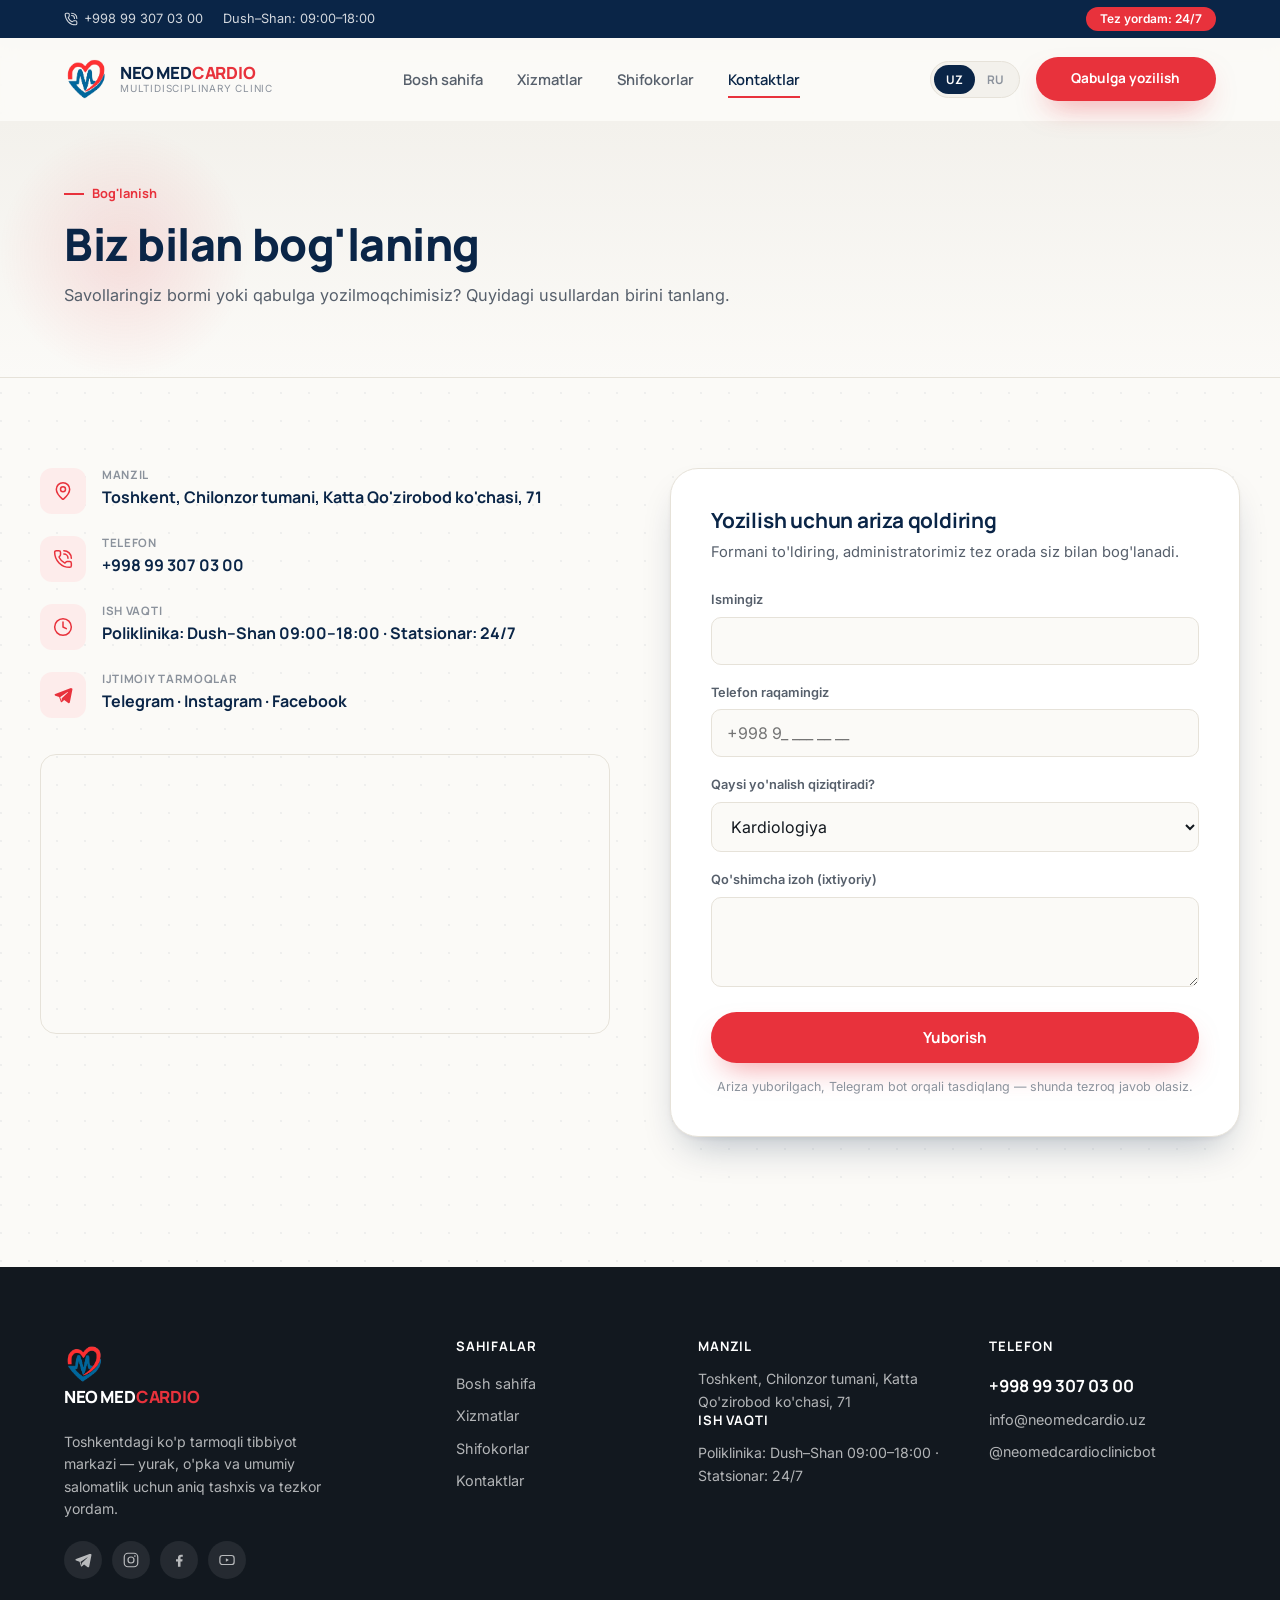
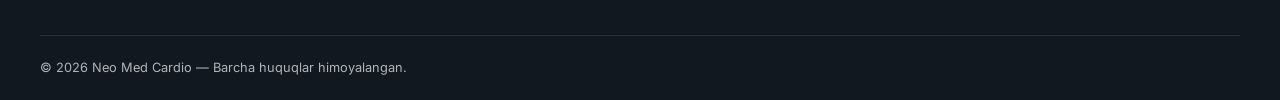
==== neomedcardio-site/kontaktlar.html @ 4e434b4e "Birinchi versiya" ====
<!DOCTYPE html>
<html lang="uz">
<head>
<meta charset="UTF-8">
<meta name="viewport" content="width=device-width, initial-scale=1.0">
<title>Kontaktlar — Neo Med Cardio</title>
<meta name="description" content="Neo Med Cardio klinikasi bilan bog'lanish: manzil, telefon, ish vaqti va qabulga yozilish formasi.">
<link rel="icon" href="images/favicon.png" type="image/png">
<link rel="stylesheet" href="css/style.css">
</head>
<body data-page="kontaktlar">

<div id="site-header"></div>

<main>
  <section class="page-hero">
    <div class="container">
      <div class="section-head" data-reveal>
        <div class="eyebrow" data-i18n="contacts.hero.eyebrow">Bog'lanish</div>
        <h1 data-i18n="contacts.hero.title">Biz bilan bog'laning</h1>
        <p data-i18n="contacts.hero.desc">Savollaringiz bormi yoki qabulga yozilmoqchimisiz? Quyidagi usullardan birini tanlang.</p>
      </div>
    </div>
  </section>

  <section class="contacts-grid container" id="form">

    <div data-reveal>
      <div class="info-list">
        <div class="info-item">
          <div class="info-item__icon"><span class="icon" data-icon="map-pin" style="width:20px;height:20px" aria-hidden="true"></span></div>
          <div>
            <h4 data-i18n="contacts.address.title">Manzil</h4>
            <p data-i18n="contacts.address.value">Toshkent, Chilonzor tumani, Katta Qo'zirobod ko'chasi, 71</p>
          </div>
        </div>
        <div class="info-item">
          <div class="info-item__icon"><span class="icon" data-icon="phone" style="width:20px;height:20px" aria-hidden="true"></span></div>
          <div>
            <h4 data-i18n="contacts.phone.title">Telefon</h4>
            <a href="tel:+998993070300">+998 99 307 03 00</a>
          </div>
        </div>
        <div class="info-item">
          <div class="info-item__icon"><span class="icon" data-icon="clock" style="width:20px;height:20px" aria-hidden="true"></span></div>
          <div>
            <h4 data-i18n="contacts.hours.title">Ish vaqti</h4>
            <p data-i18n="contacts.hours.value">Poliklinika: Dush–Shan 09:00–18:00 · Statsionar: 24/7</p>
          </div>
        </div>
        <div class="info-item">
          <div class="info-item__icon"><span class="icon" data-icon="telegram" style="width:20px;height:20px" aria-hidden="true"></span></div>
          <div>
            <h4 data-i18n="contacts.social.title">Ijtimoiy tarmoqlar</h4>
            <p>
              <a href="https://t.me/neomedcardio_uz" target="_blank" rel="noopener">Telegram</a> ·
              <a href="https://www.instagram.com/neomedcardio/" target="_blank" rel="noopener">Instagram</a> ·
              <a href="https://www.facebook.com/neomedcardio.uz" target="_blank" rel="noopener">Facebook</a>
            </p>
          </div>
        </div>
      </div>

      <div class="map-frame">
        <iframe
          src="https://yandex.uz/map-widget/v1/?ll=69.253700%2C41.290700&z=15&pt=69.253700,41.290700,pm2rdm"
          loading="lazy" referrerpolicy="no-referrer-when-downgrade"
          title="Neo Med Cardio — xarita"></iframe>
      </div>
    </div>

    <div data-reveal data-reveal-delay="120">
      <div class="contact-form-card">
        <h3 data-i18n="contacts.form.title">Yozilish uchun ariza qoldiring</h3>
        <p data-i18n="contacts.form.desc">Formani to'ldiring, administratorimiz tez orada siz bilan bog'lanadi.</p>

        <div class="form-success" id="form-success">
          <span class="icon" data-icon="check" style="width:18px;height:18px" aria-hidden="true"></span>
          <span>Telegram bot ochildi — arizangizni shu yerda tasdiqlang.</span>
        </div>

        <form id="contact-form">
          <div class="field">
            <label for="f-name" data-i18n="contacts.form.name">Ismingiz</label>
            <input type="text" id="f-name" name="name" required>
          </div>
          <div class="field">
            <label for="f-phone" data-i18n="contacts.form.phone">Telefon raqamingiz</label>
            <input type="tel" id="f-phone" name="phone" placeholder="+998 ​9_ ___ __ __" required>
          </div>
          <div class="field">
            <label for="f-service" data-i18n="contacts.form.service">Qaysi yo'nalish qiziqtiradi?</label>
            <select id="f-service" name="service">
              <option>Kardiologiya</option>
              <option>Pulmonologiya</option>
              <option>Diagnostika (MRT/MSKT)</option>
              <option>Statsionar</option>
              <option>Boshqa</option>
            </select>
          </div>
          <div class="field">
            <label for="f-message" data-i18n="contacts.form.message">Qo'shimcha izoh (ixtiyoriy)</label>
            <textarea id="f-message" name="message"></textarea>
          </div>
          <button type="submit" class="btn btn--primary btn--block" data-i18n="contacts.form.submit">Yuborish</button>
          <p class="form-note" data-i18n="contacts.form.note">Ariza yuborilgach, Telegram bot orqali tasdiqlang — shunda tezroq javob olasiz.</p>
        </form>
      </div>
    </div>

  </section>
</main>

<div id="site-footer"></div>

<script src="js/i18n.js"></script>
<script src="js/main.js"></script>
</body>
</html>
---- neomedcardio-site/css/style.css ----
/* ==========================================================================
   NEO MED CARDIO — style.css
   Fonts: Manrope (sarlavhalar) + Inter (matn) — ikkalasi ham kirill harflarini
   qo'llab-quvvatlaydi.
   ========================================================================== */

@import url('https://fonts.googleapis.com/css2?family=Inter:wght@400;500;600&family=Manrope:wght@500;600;700;800&display=swap');

/* ---------------------------------------------------------------------
   0) Tokens
--------------------------------------------------------------------- */
:root {
  --red: #e8323c;
  --red-dark: #b91c26;
  --red-soft: #fdeceb;
  --blue: #0b5aa6;
  --blue-dark: #0a2547;
  --blue-soft: #eaf2fb;
  --ink: #12181f;
  --ink-60: #565f6b;
  --ink-40: #8b929c;
  --paper: #fbfaf7;
  --paper-alt: #f3f1ec;
  --white: #ffffff;
  --line: #e6e2d9;

  --font-display: "Manrope", "Segoe UI", sans-serif;
  --font-body: "Inter", "Segoe UI", sans-serif;

  --radius-s: 10px;
  --radius-m: 16px;
  --radius-l: 28px;

  --shadow-rest: 0 1px 2px rgba(18, 24, 31, 0.03), 0 10px 24px -18px rgba(10, 37, 71, 0.22);
  --shadow-card: 0 2px 4px rgba(18, 24, 31, 0.05), 0 20px 40px -16px rgba(10, 37, 71, 0.32);
  --shadow-pop: 0 24px 60px -18px rgba(10, 37, 71, 0.4), 0 8px 20px -10px rgba(232, 50, 60, 0.18);

  --ease: cubic-bezier(0.22, 0.9, 0.3, 1);
}

/* ---------------------------------------------------------------------
   1) Reset & base
--------------------------------------------------------------------- */
* { box-sizing: border-box; }
html { scroll-behavior: smooth; }
html, body { margin: 0; padding: 0; }

html { overflow-x: hidden; }
body {
  overflow-x: hidden;
  font-family: var(--font-body);
  color: var(--ink);
  background-color: var(--paper);
  background-image:
    radial-gradient(circle at 1px 1px, rgba(10,37,71,0.05) 1px, transparent 0);
  background-size: 28px 28px;
  -webkit-font-smoothing: antialiased;
  line-height: 1.55;
}

body.no-scroll { overflow: hidden; }

img { max-width: 100%; display: block; }
a { color: inherit; text-decoration: none; }
ul { margin: 0; padding: 0; list-style: none; }
button { font-family: inherit; cursor: pointer; }
input, textarea, select { font-family: inherit; font-size: 1rem; }

h1, h2, h3, h4 {
  font-family: var(--font-display);
  color: var(--blue-dark);
  line-height: 1.15;
  margin: 0;
  letter-spacing: -0.01em;
}

p { margin: 0; }

:focus-visible {
  outline: 2.5px solid var(--red);
  outline-offset: 3px;
}

.container {
  width: 100%;
  max-width: 1200px;
  margin: 0 auto;
  padding: 0 24px;
}

section { position: relative; }

/* [data-reveal] bazaviy holati — komponent-xos hover/active qoidalari
   (fayl davomida) buni ustidan yoza oladi, chunki ular keyinroq yoziladi
   va bir xil o'ziga xoslikda keyingi qoida g'olib chiqadi. */
[data-reveal] {
  opacity: 0;
  transform: translateY(26px);
  transition: opacity 0.7s var(--ease), transform 0.7s var(--ease);
  will-change: opacity, transform;
}
[data-reveal].is-visible { opacity: 1; transform: translateY(0); }
[data-reveal="fade"] { transform: none; }

.eyebrow {
  display: inline-flex;
  align-items: center;
  gap: 8px;
  font-family: var(--font-display);
  font-weight: 700;
  font-size: 0.8rem;
  color: var(--red);
  margin-bottom: 14px;
}
.eyebrow::before {
  content: "";
  width: 20px;
  height: 2px;
  background: var(--red);
  display: inline-block;
}

.section-head {
  max-width: 620px;
  margin-bottom: 48px;
  position: relative;
}
.section-head::before {
  content: "";
  position: absolute;
  top: -54px; left: -70px;
  width: 260px; height: 260px;
  background: radial-gradient(circle, rgba(232,50,60,0.13) 0%, rgba(232,50,60,0) 68%);
  z-index: -1;
  pointer-events: none;
}
.section-head--center::before { left: 50%; transform: translateX(-50%); }
.section-head--center { margin-left: auto; margin-right: auto; text-align: center; }
.section-head h2 { font-size: clamp(1.7rem, 3vw, 2.4rem); }
.section-head p { margin-top: 14px; color: var(--ink-60); font-size: 1.02rem; }

/* --- til almashganda (UZ/RU) matn uzunligi turlicha bo'lgani uchun
   tugma/chip/nav elementlariga barqaror minimal kenglik beriladi,
   shunda dizayn "sakramaydi" --- */
.btn { min-width: var(--btn-min-w, auto); }
.hero__actions .btn,
.final-cta__actions .btn { min-width: 214px; }
.header-cta { min-width: 180px; text-align: center; justify-content: center; }
.help-banner__cta .btn { min-width: 168px; }
.filters button { min-width: 118px; text-align: center; }
.doctor-card__role { min-width: 148px; text-align: center; }
.hero__stat-label { min-height: 2.5em; }
.main-nav a { min-width: max-content; }

/* ---------------------------------------------------------------------
   1b) Icons — har bir <span class="icon" data-icon="nom"> JS orqali
   (main.js -> initIcons) images/icons/icon-<nom>.svg faylini o'qib,
   ichiga inline SVG sifatida joylaydi. Shu sabab rangi currentColor
   orqali avtomatik moslashadi. Boshqa icon bilan almashtirish uchun
   xuddi shu fayl nomini (masalan icon-phone.svg) ustidan yozing —
   HTML yoki CSS'ni o'zgartirish shart emas.
--------------------------------------------------------------------- */
.icon {
  display: inline-flex;
  align-items: center;
  justify-content: center;
  flex-shrink: 0;
  vertical-align: middle;
}
.icon svg { width: 100%; height: 100%; display: block; }

/* ---------------------------------------------------------------------
   2) Buttons
--------------------------------------------------------------------- */
.btn {
  display: inline-flex;
  align-items: center;
  justify-content: center;
  gap: 8px;
  font-family: var(--font-display);
  font-weight: 700;
  font-size: 0.95rem;
  padding: 14px 26px;
  border-radius: 999px;
  border: 1.5px solid transparent;
  transition: transform 0.25s var(--ease), box-shadow 0.25s var(--ease), background 0.25s var(--ease), color 0.25s var(--ease);
  white-space: nowrap;
}
.btn--primary {
  background: var(--red);
  color: var(--white);
  box-shadow: 0 14px 30px -12px rgba(232, 50, 60, 0.55);
}
.btn--primary:hover { background: var(--red-dark); transform: translateY(-2px); }

.btn--ghost {
  background: transparent;
  border-color: rgba(10, 37, 71, 0.18);
  color: var(--blue-dark);
}
.btn--ghost:hover { border-color: var(--blue-dark); transform: translateY(-2px); }

.btn--white {
  background: var(--white);
  color: var(--blue-dark);
}
.btn--white:hover { transform: translateY(-2px); box-shadow: var(--shadow-pop); }

.btn--small { padding: 10px 20px; font-size: 0.85rem; }
.btn--block { width: 100%; }

/* ---------------------------------------------------------------------
   3) Topbar
--------------------------------------------------------------------- */
.topbar {
  background: var(--blue-dark);
  color: rgba(255, 255, 255, 0.82);
  font-size: 0.8rem;
}
.topbar__inner {
  display: flex;
  align-items: center;
  justify-content: space-between;
  height: 38px;
}
.topbar__info { display: flex; align-items: center; gap: 20px; }
.topbar__item { display: flex; align-items: center; gap: 6px; color: inherit; }
a.topbar__item:hover { color: var(--white); }
.topbar__emergency {
  background: var(--red);
  color: var(--white);
  font-weight: 600;
  padding: 3px 14px;
  border-radius: 999px;
  font-size: 0.75rem;
}
@media (max-width: 640px) { .topbar__item--hours { display: none; } }
@media (max-width: 400px) { .topbar__emergency { display: none; } }

/* ---------------------------------------------------------------------
   4) Header
--------------------------------------------------------------------- */
.site-header {
  position: sticky;
  top: 0;
  z-index: 200;
  background: rgba(251, 250, 247, 0.9);
  backdrop-filter: blur(10px);
  border-bottom: 1px solid transparent;
  transition: border-color 0.3s ease, box-shadow 0.3s ease;
}
.site-header.is-scrolled {
  border-bottom-color: var(--line);
  box-shadow: 0 8px 24px -20px rgba(18, 24, 31, 0.4);
}
.site-header__inner {
  display: flex;
  align-items: center;
  justify-content: space-between;
  height: 82px;
  gap: 24px;
}

.brand { display: flex; align-items: center; gap: 12px; }
.brand__logo { width: 44px; height: 44px; object-fit: contain; }
.brand__text { display: flex; flex-direction: column; line-height: 1.2; }
.brand__name {
  font-family: var(--font-display);
  font-weight: 800;
  font-size: 1.05rem;
  color: var(--blue-dark);
  letter-spacing: -0.01em;
}
.brand__name em { color: var(--red); font-style: normal; }
.brand__sub { font-size: 0.62rem; color: var(--ink-40); text-transform: uppercase; letter-spacing: 0.08em; }

.main-nav { display: flex; align-items: center; gap: 34px; }
.main-nav a {
  font-family: var(--font-display);
  font-weight: 600;
  font-size: 0.92rem;
  color: var(--ink-60);
  position: relative;
  padding: 6px 0;
  transition: color 0.2s ease;
}
.main-nav a::after {
  content: "";
  position: absolute;
  left: 0; right: 100%; bottom: -2px;
  height: 2px;
  background: var(--red);
  transition: right 0.28s var(--ease);
}
.main-nav a:hover, .main-nav a.is-active { color: var(--blue-dark); }
.main-nav a:hover::after, .main-nav a.is-active::after { right: 0; }

.header-actions { display: flex; align-items: center; gap: 16px; }

.lang-switch {
  display: flex;
  background: var(--paper-alt);
  border: 1px solid var(--line);
  border-radius: 999px;
  padding: 3px;
}
.lang-switch button {
  border: none;
  background: transparent;
  font-family: var(--font-display);
  font-weight: 700;
  font-size: 0.74rem;
  color: var(--ink-40);
  padding: 6px 12px;
  border-radius: 999px;
  transition: background 0.2s ease, color 0.2s ease;
}
.lang-switch button.is-active { background: var(--blue-dark); color: var(--white); }

.header-cta { display: inline-flex; }

.burger {
  display: none;
  flex-direction: column;
  justify-content: center;
  gap: 5px;
  width: 40px;
  height: 40px;
  border: 1px solid var(--line);
  border-radius: 10px;
  background: var(--white);
}
.burger span { width: 18px; height: 2px; background: var(--blue-dark); margin: 0 auto; transition: transform 0.25s ease, opacity 0.25s ease; }
.burger.is-open span:nth-child(1) { transform: translateY(7px) rotate(45deg); }
.burger.is-open span:nth-child(2) { opacity: 0; }
.burger.is-open span:nth-child(3) { transform: translateY(-7px) rotate(-45deg); }

.mobile-bar {
  display: none;
  position: fixed;
  bottom: 0; left: 0; right: 0;
  z-index: 250;
  background: var(--white);
  border-top: 1px solid var(--line);
  box-shadow: 0 -10px 30px -10px rgba(18, 24, 31, 0.15);
}
.mobile-bar__item {
  flex: 1;
  display: flex;
  align-items: center;
  justify-content: center;
  gap: 8px;
  padding: 13px 8px;
  font-family: var(--font-display);
  font-weight: 700;
  font-size: 0.78rem;
}
.mobile-bar__item--call { background: var(--red); color: var(--white); }
.mobile-bar__item--tg { background: var(--blue-dark); color: var(--white); }

@media (max-width: 900px) {
  .header-cta { display: none; }
  .burger { display: flex; }
  .mobile-bar { display: flex; }
  body { padding-bottom: 58px; }

  .main-nav {
    position: fixed;
    top: 0; right: -100%;
    width: min(320px, 84vw);
    height: 100vh;
    background: var(--white);
    flex-direction: column;
    align-items: flex-start;
    gap: 6px;
    padding: 110px 28px 28px;
    transition: right 0.35s var(--ease);
    box-shadow: -20px 0 60px -20px rgba(18, 24, 31, 0.3);
  }
  .main-nav.is-open { right: 0; }
  .main-nav a { width: 100%; padding: 14px 0; border-bottom: 1px solid var(--line); font-size: 1.05rem; }
  .main-nav a::after { display: none; }
}
@media (max-width: 420px) {
  .site-header__inner { gap: 10px; }
  .brand { gap: 8px; }
  .brand__logo { width: 36px; height: 36px; }
  .brand__sub { display: none; }
  .header-actions { gap: 8px; }
}
@media (max-width: 340px) {
  .lang-switch { display: none; }
}

/* ---------------------------------------------------------------------
   5) Hero
--------------------------------------------------------------------- */
.hero {
  padding: 64px 0 96px;
  overflow: hidden;
  position: relative;
}
.hero::before {
  content: "";
  position: absolute;
  top: -220px; left: -160px;
  width: 640px; height: 640px;
  background: radial-gradient(circle, rgba(232,50,60,0.10) 0%, rgba(232,50,60,0) 65%);
  pointer-events: none;
  z-index: 0;
}
.hero::after {
  content: "";
  position: absolute;
  bottom: -260px; right: -200px;
  width: 620px; height: 620px;
  background: radial-gradient(circle, rgba(11,90,166,0.10) 0%, rgba(11,90,166,0) 65%);
  pointer-events: none;
  z-index: 0;
}
.hero__inner, .hero > .container { position: relative; z-index: 1; }
.hero__inner {
  display: grid;
  grid-template-columns: 1.05fr 0.95fr;
  gap: 56px;
  align-items: center;
}
.hero__eyebrow-row {
  display: flex;
  align-items: center;
  gap: 10px;
  margin-bottom: 22px;
}
.hero__badge {
  display: inline-flex;
  align-items: center;
  gap: 7px;
  background: var(--red-soft);
  color: var(--red-dark);
  font-family: var(--font-display);
  font-weight: 700;
  font-size: 0.76rem;
  padding: 7px 14px 7px 10px;
  border-radius: 999px;
}
.hero__badge .dot {
  width: 7px; height: 7px; border-radius: 50%;
  background: var(--red);
  animation: pulse-dot 1.6s ease-in-out infinite;
}
@keyframes pulse-dot {
  0%, 100% { box-shadow: 0 0 0 0 rgba(232,50,60,0.5); }
  50% { box-shadow: 0 0 0 6px rgba(232,50,60,0); }
}
.hero__eyebrow-text { font-size: 0.82rem; color: var(--ink-40); font-weight: 600; }

.hero h1 {
  font-size: clamp(2.3rem, 4.6vw, 3.6rem);
  font-weight: 800;
}
.hero h1 span { display: block; }
.hero h1 .accent { color: var(--red); }

.hero__desc {
  margin-top: 22px;
  max-width: 480px;
  color: var(--ink-60);
  font-size: 1.05rem;
}

.hero__actions {
  margin-top: 34px;
  display: flex;
  gap: 14px;
  flex-wrap: wrap;
}

.hero__trust-row {
  margin-top: 36px;
  display: flex;
  align-items: center;
  gap: 16px;
}
.avatar-stack { display: flex; }
.avatar-stack img {
  width: 44px; height: 44px;
  border-radius: 50%;
  object-fit: cover;
  border: 3px solid var(--paper);
  box-shadow: 0 4px 10px rgba(18,24,31,0.12);
  margin-left: -12px;
}
.avatar-stack img:first-child { margin-left: 0; }
.hero__trust-text { display: flex; flex-direction: column; }
.hero__trust-text strong { font-family: var(--font-display); font-weight: 700; font-size: 0.92rem; color: var(--blue-dark); }
.hero__trust-text span { font-size: 0.8rem; color: var(--ink-40); margin-top: 2px; }

.hero__stats {
  margin-top: 52px;
  display: grid;
  grid-template-columns: repeat(3, auto);
  gap: 36px;
}
.hero__stats--bottom {
  margin-top: 76px;
  grid-template-columns: repeat(4, 1fr);
  gap: 24px;
  padding-top: 40px;
  border-top: 1px solid var(--line);
}
.hero__stat-num {
  font-family: var(--font-display);
  font-weight: 800;
  font-size: 1.9rem;
  color: var(--blue-dark);
}
.hero__stat-label { font-size: 0.8rem; color: var(--ink-40); margin-top: 2px; max-width: 150px; }

/* hero visual: ECG + heart */
.hero__visual {
  position: relative;
  aspect-ratio: 1 / 1;
  max-width: 480px;
  margin: 0 auto;
}
.hero__blob {
  position: absolute;
  inset: 4%;
  background: linear-gradient(155deg, var(--blue-soft) 0%, var(--red-soft) 100%);
  border-radius: 42% 58% 63% 37% / 45% 41% 59% 55%;
  animation: blob-move 12s var(--ease) infinite alternate;
}
.hero__blob--two {
  inset: 14% 22% 22% 14%;
  background: linear-gradient(155deg, rgba(11,90,166,0.16) 0%, rgba(232,50,60,0.14) 100%);
  border-radius: 58% 42% 40% 60% / 55% 60% 40% 45%;
  animation-duration: 9s;
  animation-direction: alternate-reverse;
  filter: blur(2px);
}
@keyframes blob-move {
  0% { border-radius: 42% 58% 63% 37% / 45% 41% 59% 55%; }
  100% { border-radius: 58% 42% 40% 60% / 55% 60% 40% 45%; }
}
.hero__heart-logo {
  position: absolute;
  top: 50%; left: 50%;
  transform: translate(-50%, -52%);
  width: 52%;
  filter: drop-shadow(0 22px 40px rgba(10, 37, 71, 0.28));
  animation: heart-beat 2.6s ease-in-out infinite;
}
@keyframes heart-beat {
  0%, 100% { transform: translate(-50%, -52%) scale(1); }
  10% { transform: translate(-50%, -52%) scale(1.06); }
  20% { transform: translate(-50%, -52%) scale(0.99); }
  30% { transform: translate(-50%, -52%) scale(1.04); }
  40% { transform: translate(-50%, -52%) scale(1); }
}
.hero__ecg {
  position: absolute;
  left: -6%; right: -6%;
  top: 68%;
  width: 112%;
}
.ecg-path {
  fill: none;
  stroke: var(--blue-dark);
  stroke-width: 2.4;
  stroke-linecap: round;
  stroke-linejoin: round;
}
.hero__ecg--red .ecg-path { stroke: var(--red); }

@media (max-width: 980px) {
  .hero__inner { grid-template-columns: 1fr; }
  .hero__visual { margin-top: 24px; max-width: 380px; }
  .hero__stats { grid-template-columns: repeat(3, 1fr); gap: 18px; }
  .hero__stats--bottom { grid-template-columns: repeat(2, 1fr); gap: 28px 18px; margin-top: 48px; }
}
@media (max-width: 480px) {
  .hero__trust-row { flex-wrap: wrap; }
}

/* ---------------------------------------------------------------------
   6) Partner strip
--------------------------------------------------------------------- */
.partner {
  background: var(--blue-dark);
  color: var(--white);
  padding: 30px 0;
}
.partner__inner {
  display: flex;
  align-items: center;
  gap: 28px;
}
.partner__flag {
  flex-shrink: 0;
  width: 56px; height: 56px;
  border-radius: 50%;
  background: var(--red);
  display: flex; align-items: center; justify-content: center;
  font-family: var(--font-display);
  font-weight: 800;
  font-size: 1.4rem;
}
.partner__title { font-family: var(--font-display); font-weight: 700; font-size: 1rem; margin-bottom: 4px; color: var(--white);}
.partner__text { color: rgba(255,255,255,0.72); font-size: 0.92rem; max-width: 760px; }
@media (max-width: 700px) { .partner__inner { flex-direction: column; text-align: center; } }

/* ---------------------------------------------------------------------
   7) Directions grid
--------------------------------------------------------------------- */
.directions { padding: 108px 0; }
.directions-grid {
  display: grid;
  grid-template-columns: repeat(3, 1fr);
  gap: 2px;
  background: var(--line);
  border: 1px solid var(--line);
  border-radius: var(--radius-l);
  overflow: hidden;
}
.dir-card {
  background: var(--white);
  padding: 38px 30px;
  transition: background 0.3s ease, transform 0.3s ease;
}
.dir-card:hover { background: var(--paper-alt); }
.dir-card__icon {
  width: 52px; height: 52px;
  border-radius: 14px;
  background: var(--red-soft);
  color: var(--red);
  display: flex; align-items: center; justify-content: center;
  margin-bottom: 22px;
  transition: background 0.3s ease, color 0.3s ease, transform 0.3s ease;
}
.dir-card:hover .dir-card__icon { background: var(--red); color: var(--white); transform: rotate(-6deg) scale(1.06); }
.dir-card h3 { font-size: 1.12rem; margin-bottom: 8px; }
.dir-card p { color: var(--ink-60); font-size: 0.92rem; }

@media (max-width: 900px) { .directions-grid { grid-template-columns: repeat(2, 1fr); } }
@media (max-width: 600px) { .directions-grid { grid-template-columns: 1fr; } }

/* ---------------------------------------------------------------------
   8) Help banner
--------------------------------------------------------------------- */
.help-banner {
  margin: 0 24px;
  max-width: 1152px;
  margin-inline: auto;
  background: linear-gradient(120deg, var(--red) 0%, #c8232f 100%);
  border-radius: var(--radius-l);
  padding: 46px 52px;
  display: flex;
  align-items: center;
  justify-content: space-between;
  gap: 30px;
  color: var(--white);
  box-shadow: 0 30px 60px -30px rgba(232, 50, 60, 0.6);
}
.help-banner h3 { color: var(--white); font-size: 1.5rem; max-width: 460px; }
.help-banner p { color: rgba(255,255,255,0.86); margin-top: 10px; max-width: 420px; font-size: 0.94rem; }
.help-banner__cta { flex-shrink: 0; text-align: center; }
.help-banner__phone {
  font-family: var(--font-display);
  font-weight: 800;
  font-size: 1.5rem;
  color: var(--white);
  display: block;
  margin-bottom: 10px;
}
@media (max-width: 800px) {
  .help-banner { flex-direction: column; text-align: center; padding: 38px 26px; }
  .help-banner h3, .help-banner p { max-width: 100%; }
}

/* ---------------------------------------------------------------------
   9) Doctors preview / grid
--------------------------------------------------------------------- */
.doctors-section { padding: 108px 0; }
.doctors-head-row {
  display: flex;
  justify-content: space-between;
  align-items: flex-end;
  gap: 30px;
  margin-bottom: 48px;
}
.doctors-head-row .section-head { margin-bottom: 0; }

.doctor-grid {
  display: grid;
  grid-template-columns: repeat(4, 1fr);
  gap: 26px;
}
.doctor-card {
  background: var(--white);
  border-radius: var(--radius-m);
  overflow: hidden;
  border: 1px solid var(--line);
  box-shadow: var(--shadow-rest);
  transition: transform 0.35s var(--ease), box-shadow 0.35s var(--ease);
}
.doctor-card:hover { transform: translateY(-6px); box-shadow: var(--shadow-card); }
.doctor-card__photo {
  aspect-ratio: 3 / 4;
  overflow: hidden;
  background: var(--paper-alt);
}
.doctor-card__photo img { width: 100%; height: 100%; object-fit: cover; transition: transform 0.5s var(--ease); }
.doctor-card:hover .doctor-card__photo img { transform: scale(1.05); }
.doctor-card__body { padding: 18px 18px 22px; }
.doctor-card__name { font-family: var(--font-display); font-weight: 700; font-size: 1rem; color: var(--blue-dark); }
.doctor-card__role {
  display: inline-block;
  margin-top: 8px;
  font-size: 0.76rem;
  font-weight: 600;
  color: var(--red);
  background: var(--red-soft);
  padding: 4px 10px;
  border-radius: 999px;
}
.doctor-card__call {
  margin-top: 14px;
  display: flex;
  align-items: center;
  gap: 7px;
  font-family: var(--font-display);
  font-weight: 700;
  font-size: 0.83rem;
  color: var(--blue-dark);
}
.doctor-card__call .icon { color: var(--red); }

@media (max-width: 980px) { .doctor-grid { grid-template-columns: repeat(3, 1fr); } }
@media (max-width: 700px) { .doctor-grid { grid-template-columns: repeat(2, 1fr); gap: 16px; } .doctors-head-row { flex-direction: column; align-items: flex-start; } }
@media (max-width: 460px) { .doctor-grid { grid-template-columns: 1fr 1fr; } }
@media (max-width: 380px) { .doctor-grid { grid-template-columns: 1fr; } }

/* ---------------------------------------------------------------------
   10) Advantages
--------------------------------------------------------------------- */
.advantages { padding: 0 0 108px; }
.advantages-wrap {
  background: var(--blue-dark);
  border-radius: var(--radius-l);
  padding: 64px 56px;
  color: var(--white);
}
.advantages-wrap .eyebrow { color: #ff8f96; }
.advantages-wrap .eyebrow::before { background: #ff8f96; }
.advantages-wrap h2 { color: var(--white); }
.advantages-wrap .section-head p { color: rgba(255,255,255,0.7); }

.adv-grid {
  display: grid;
  grid-template-columns: repeat(4, 1fr);
  gap: 30px;
}
.adv-card__icon {
  width: 48px; height: 48px;
  border-radius: 12px;
  background: rgba(255,255,255,0.1);
  display: flex; align-items: center; justify-content: center;
  color: #ff8f96;
  margin-bottom: 18px;
}
.adv-card h3 { color: var(--white); font-size: 1.02rem; margin-bottom: 8px; }
.adv-card p { color: rgba(255,255,255,0.65); font-size: 0.88rem; }

@media (max-width: 980px) { .advantages-wrap { padding: 48px 30px; } .adv-grid { grid-template-columns: repeat(2, 1fr); } }
@media (max-width: 560px) { .adv-grid { grid-template-columns: 1fr; } }

/* ---------------------------------------------------------------------
   11) Gallery
--------------------------------------------------------------------- */
.gallery { padding: 108px 0; }
.gallery-grid {
  display: grid;
  grid-template-columns: 1.3fr 1fr 1fr;
  grid-template-rows: 220px 220px;
  gap: 18px;
}
.gallery-grid > div {
  border-radius: var(--radius-m);
  overflow: hidden;
  position: relative;
}
.gallery-grid img { width: 100%; height: 100%; object-fit: cover; transition: transform 0.6s var(--ease); }
.gallery-grid > div:hover img { transform: scale(1.06); }
.gallery-grid > div:first-child { grid-row: span 2; }
.gallery-tile--tint { background: var(--red); display: flex; flex-direction: column; align-items: center; justify-content: center; color: var(--white); text-align: center; padding: 20px; }
.gallery-tile--tint strong { font-family: var(--font-display); font-size: 1.8rem; }
.gallery-tile--tint span { font-size: 0.8rem; opacity: 0.85; margin-top: 4px; }

@media (max-width: 900px) {
  .gallery-grid { grid-template-columns: 1fr 1fr; grid-template-rows: 180px 180px 180px; }
  .gallery-grid > div:first-child { grid-row: span 1; grid-column: span 2; }
}
@media (max-width: 560px) {
  .gallery-grid { grid-template-columns: 1fr; grid-template-rows: repeat(4, 200px); }
  .gallery-grid > div:first-child { grid-column: span 1; }
}

/* ---------------------------------------------------------------------
   12) Steps
--------------------------------------------------------------------- */
.steps { padding: 0 0 108px; }
.steps-grid {
  display: grid;
  grid-template-columns: repeat(3, 1fr);
  gap: 40px;
  position: relative;
}
.step-card { position: relative; padding-top: 8px; }
.step-num {
  font-family: var(--font-display);
  font-weight: 800;
  font-size: 2.6rem;
  color: transparent;
  -webkit-text-stroke: 1.5px var(--red);
  line-height: 1;
  margin-bottom: 18px;
  display: block;
}
.step-card h3 { font-size: 1.08rem; margin-bottom: 8px; }
.step-card p { color: var(--ink-60); font-size: 0.92rem; }
@media (max-width: 800px) { .steps-grid { grid-template-columns: 1fr; gap: 32px; } }

/* ---------------------------------------------------------------------
   13) FAQ accordion
--------------------------------------------------------------------- */
.faq { padding: 0 0 108px; }
.faq-wrap { max-width: 780px; margin: 0 auto; }
.accordion__item {
  border-bottom: 1px solid var(--line);
}
.accordion__trigger {
  width: 100%;
  display: flex;
  align-items: center;
  justify-content: space-between;
  gap: 20px;
  background: none;
  border: none;
  text-align: left;
  padding: 22px 4px;
  font-family: var(--font-display);
  font-weight: 700;
  font-size: 1.02rem;
  color: var(--blue-dark);
}
.accordion__icon {
  flex-shrink: 0;
  width: 30px; height: 30px;
  border-radius: 50%;
  border: 1.5px solid var(--line);
  display: flex; align-items: center; justify-content: center;
  color: var(--blue-dark);
  transition: border-color 0.3s ease, color 0.3s ease, transform 0.3s var(--ease);
}
.accordion__item.is-open .accordion__icon { border-color: var(--red); color: var(--red); transform: rotate(180deg); }

.accordion__panel {
  display: grid;
  grid-template-rows: 0fr;
  transition: grid-template-rows 0.35s var(--ease);
}
.accordion__panel p { min-height: 0; overflow: hidden; padding: 0 4px 24px; color: var(--ink-60); font-size: 0.95rem; max-width: 640px; }
.accordion__item.is-open .accordion__panel { grid-template-rows: 1fr; }

/* ---------------------------------------------------------------------
   14) Final CTA
--------------------------------------------------------------------- */
.final-cta {
  padding: 90px 0 110px;
  text-align: center;
}
.final-cta__box {
  background: radial-gradient(120% 140% at 20% 10%, #163862 0%, var(--blue-dark) 55%, #071a32 100%);
  border-radius: var(--radius-l);
  padding: 72px 40px;
  position: relative;
  overflow: hidden;
}
.final-cta__box::after {
  content: "";
  position: absolute;
  width: 480px; height: 480px;
  background: radial-gradient(circle, rgba(232,50,60,0.35), transparent 70%);
  top: -180px; right: -120px;
}
.final-cta h2 { color: var(--white); font-size: clamp(1.7rem, 3.4vw, 2.5rem); position: relative; }
.final-cta p { color: rgba(255,255,255,0.72); max-width: 480px; margin: 16px auto 32px; position: relative; }
.final-cta__actions { display: flex; gap: 14px; justify-content: center; flex-wrap: wrap; position: relative; }

/* ---------------------------------------------------------------------
   15) Footer
--------------------------------------------------------------------- */
.site-footer { background: var(--ink); color: rgba(255,255,255,0.68); padding: 72px 0 0; margin-top: 20px; }
.footer-grid {
  display: grid;
  grid-template-columns: 1.4fr 0.8fr 1fr 0.9fr;
  gap: 40px;
  padding-bottom: 56px;
  border-bottom: 1px solid rgba(255,255,255,0.1);
}
.footer-col p { font-size: 0.88rem; line-height: 1.6; margin-top: 4px; }
.footer-col h4 { color: var(--white); font-size: 0.82rem; text-transform: uppercase; letter-spacing: 0.07em; margin-bottom: 14px; }
.footer-col a { display: block; font-size: 0.9rem; padding: 5px 0; transition: color 0.2s ease; }
.footer-col a:hover { color: var(--white); }
.footer-col--brand .brand__name { color: var(--white); }
.footer-col--brand .brand__name em { color: var(--red); }
.footer-col--brand p { margin: 16px 0 20px; max-width: 280px; }
.footer-phone { font-family: var(--font-display); font-weight: 700; color: var(--white) !important; font-size: 1.05rem !important; }
.footer-social { display: flex; gap: 10px; }
.footer-social a {
  width: 38px; height: 38px;
  border-radius: 50%;
  background: rgba(255,255,255,0.08);
  display: flex; align-items: center; justify-content: center;
  transition: background 0.2s ease, transform 0.2s ease;
}
.footer-social a:hover { background: var(--red); transform: translateY(-3px); }
.footer-bottom__inner { padding: 22px 0; font-size: 0.8rem; }

@media (max-width: 900px) { .footer-grid { grid-template-columns: 1fr 1fr; } }
@media (max-width: 560px) { .footer-grid { grid-template-columns: 1fr; } }

/* ---------------------------------------------------------------------
   16) (bo'sh — reveal utility yuqoriga, bazaviy qismga ko'chirildi,
        shunda komponent-xos hover qoidalari uni bekor qila oladi)
--------------------------------------------------------------------- */

/* ---------------------------------------------------------------------
   17) Page hero (ichki sahifalar uchun)
--------------------------------------------------------------------- */
.page-hero {
  padding: 56px 0 68px;
  background: linear-gradient(180deg, var(--paper-alt) 0%, var(--paper) 100%);
  border-bottom: 1px solid var(--line);
}
.page-hero .section-head { margin-bottom: 0; max-width: 680px; }
.page-hero h1 { font-size: clamp(2rem, 4vw, 2.8rem); font-weight: 800; }

/* ---------------------------------------------------------------------
   18) Services page
--------------------------------------------------------------------- */
.filters {
  display: flex;
  flex-wrap: wrap;
  gap: 10px;
  margin-bottom: 40px;
}
.filters button {
  border: 1.5px solid var(--line);
  background: var(--white);
  color: var(--ink-60);
  font-family: var(--font-display);
  font-weight: 700;
  font-size: 0.84rem;
  padding: 10px 18px;
  border-radius: 999px;
  transition: all 0.2s ease;
}
.filters button:hover { border-color: var(--blue-dark); color: var(--blue-dark); }
.filters button.is-active { background: var(--blue-dark); border-color: var(--blue-dark); color: var(--white); }

.services-note {
  display: flex;
  align-items: center;
  gap: 10px;
  background: var(--red-soft);
  color: var(--red-dark);
  font-size: 0.85rem;
  font-weight: 600;
  padding: 12px 18px;
  border-radius: var(--radius-s);
  margin-bottom: 44px;
}

.service-grid {
  display: grid;
  grid-template-columns: repeat(3, 1fr);
  gap: 22px;
  padding-bottom: 108px;
}
.service-card {
  background: var(--white);
  border: 1px solid var(--line);
  border-radius: var(--radius-m);
  padding: 28px;
  box-shadow: var(--shadow-rest);
  display: flex;
  flex-direction: column;
  transition: transform 0.3s var(--ease), box-shadow 0.3s var(--ease), border-color 0.3s ease;
}
.service-card:hover { transform: translateY(-5px); box-shadow: var(--shadow-card); border-color: transparent; }
.service-card__top { display: flex; align-items: flex-start; justify-content: space-between; gap: 14px; margin-bottom: 18px; }
.service-card__icon {
  width: 46px; height: 46px;
  border-radius: 12px;
  background: var(--blue-soft);
  color: var(--blue);
  display: flex; align-items: center; justify-content: center;
  flex-shrink: 0;
}
.service-card__cat {
  font-size: 0.68rem;
  font-weight: 700;
  text-transform: uppercase;
  letter-spacing: 0.06em;
  color: var(--ink-40);
}
.service-card h3 { font-size: 1.05rem; margin-bottom: 8px; }
.service-card p { color: var(--ink-60); font-size: 0.88rem; flex-grow: 1; }
.service-card__footer {
  margin-top: 20px;
  padding-top: 18px;
  border-top: 1px dashed var(--line);
  display: flex;
  align-items: center;
  justify-content: space-between;
}
.service-card__price { font-family: var(--font-display); font-weight: 800; color: var(--blue-dark); font-size: 1.1rem; }
.service-card__price small { font-weight: 600; font-size: 0.68rem; color: var(--ink-40); display: block; text-transform: uppercase; }
.service-card__link { font-family: var(--font-display); font-weight: 700; font-size: 0.82rem; color: var(--red); display: flex; align-items: center; gap: 5px; }

@media (max-width: 980px) { .service-grid { grid-template-columns: repeat(2, 1fr); } }
@media (max-width: 620px) { .service-grid { grid-template-columns: 1fr; } }

/* ---------------------------------------------------------------------
   19) Doctors page
--------------------------------------------------------------------- */
.doctors-page-grid { padding-bottom: 120px; }

/* ---------------------------------------------------------------------
   20) Contacts page
--------------------------------------------------------------------- */
.contacts-grid {
  display: grid;
  grid-template-columns: 1fr 1fr;
  gap: 60px;
  padding: 90px 0 110px;
  align-items: start;
}
.info-list { display: flex; flex-direction: column; gap: 22px; margin-bottom: 36px; }
.info-item { display: flex; gap: 16px; }
.info-item__icon {
  width: 46px; height: 46px;
  border-radius: 12px;
  background: var(--red-soft);
  color: var(--red);
  display: flex; align-items: center; justify-content: center;
  flex-shrink: 0;
}
.info-item h4 { font-size: 0.72rem; text-transform: uppercase; letter-spacing: 0.06em; color: var(--ink-40); margin-bottom: 4px; }
.info-item p, .info-item a { font-family: var(--font-display); font-weight: 700; color: var(--blue-dark); font-size: 1rem; }

.map-frame {
  border-radius: var(--radius-m);
  overflow: hidden;
  border: 1px solid var(--line);
  height: 280px;
}
.map-frame iframe { width: 100%; height: 100%; border: 0; }

.contact-form-card {
  background: var(--white);
  border: 1px solid var(--line);
  border-radius: var(--radius-l);
  padding: 40px;
  box-shadow: var(--shadow-card);
}
.contact-form-card h3 { font-size: 1.3rem; margin-bottom: 8px; }
.contact-form-card > p { color: var(--ink-60); font-size: 0.92rem; margin-bottom: 26px; }

.field { margin-bottom: 18px; }
.field label { display: block; font-size: 0.8rem; font-weight: 600; color: var(--ink-60); margin-bottom: 7px; }
.field input, .field select, .field textarea {
  width: 100%;
  border: 1.5px solid var(--line);
  border-radius: var(--radius-s);
  padding: 13px 15px;
  color: var(--ink);
  background: var(--paper);
  transition: border-color 0.2s ease, background 0.2s ease;
}
.field input:focus, .field select:focus, .field textarea:focus {
  outline: none;
  border-color: var(--red);
  background: var(--white);
}
.field textarea { resize: vertical; min-height: 90px; }
.form-note { font-size: 0.78rem; color: var(--ink-40); margin-top: 14px; text-align: center; }

.form-success {
  display: none;
  align-items: center;
  gap: 10px;
  background: #e9f8ee;
  color: #1e7d3d;
  font-size: 0.86rem;
  font-weight: 600;
  padding: 12px 16px;
  border-radius: var(--radius-s);
  margin-bottom: 18px;
}
.form-success.is-visible { display: flex; }

@media (max-width: 900px) { .contacts-grid { grid-template-columns: 1fr; gap: 44px; } }
@media (max-width: 480px) { .contact-form-card { padding: 26px; } }

/* ---------------------------------------------------------------------
   21) Misc responsive spacing
--------------------------------------------------------------------- */
@media (max-width: 700px) {
  .directions, .doctors-section, .gallery, .steps, .faq { padding-top: 72px; padding-bottom: 72px; }
  .advantages { padding-bottom: 72px; }
}
@media (max-width: 560px) {
  .final-cta__box { padding: 48px 26px; }
  .help-banner { margin: 0 16px; }
}
@media (max-width: 400px) {
  .hero__stats--bottom { grid-template-columns: 1fr 1fr; gap: 22px 14px; }
  .container { padding: 0 18px; }
}
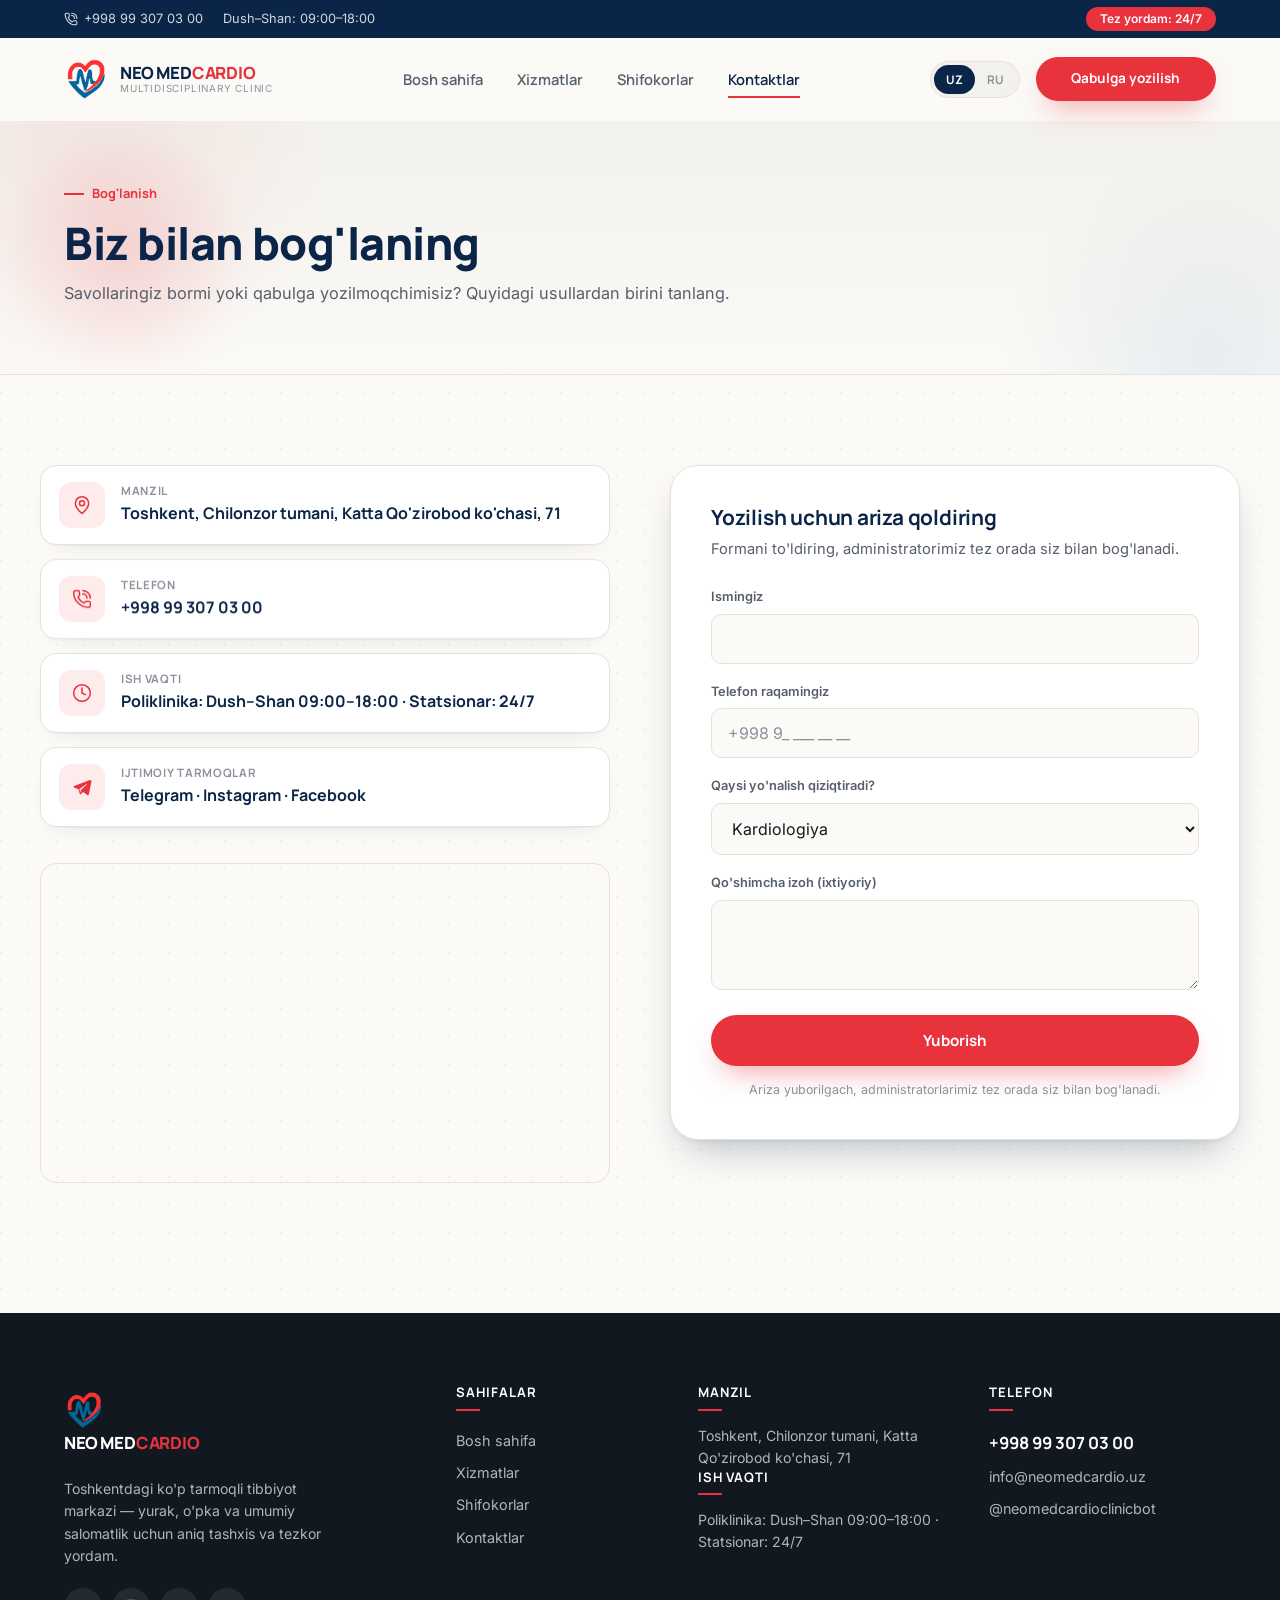
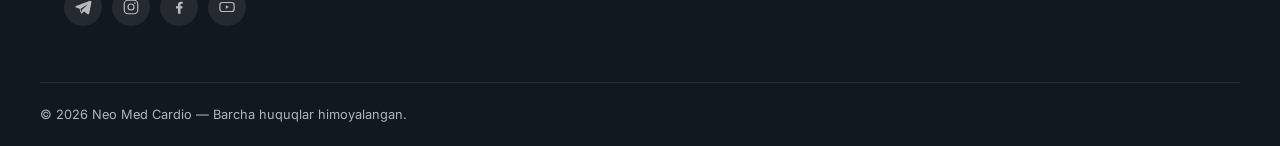
==== commit efa486d2: "Admin panel, ariza bazasi va UI/UX yangilanishi Klinika xodimlari saytdan kelgan arizalarni ko'rishi" ====
--- a/neomedcardio-site/kontaktlar.html
+++ b/neomedcardio-site/kontaktlar.html
@@ -76,10 +76,11 @@
 
         <div class="form-success" id="form-success">
           <span class="icon" data-icon="check" style="width:18px;height:18px" aria-hidden="true"></span>
-          <span>Telegram bot ochildi — arizangizni shu yerda tasdiqlang.</span>
+          <span>Arizangiz qabul qilindi — tez orada siz bilan bog'lanamiz.</span>
         </div>
 
         <form id="contact-form">
+          <input type="text" id="f-website" name="website" class="hp-field" tabindex="-1" autocomplete="off" aria-hidden="true">
           <div class="field">
             <label for="f-name" data-i18n="contacts.form.name">Ismingiz</label>
             <input type="text" id="f-name" name="name" required>
@@ -103,7 +104,7 @@
             <textarea id="f-message" name="message"></textarea>
           </div>
           <button type="submit" class="btn btn--primary btn--block" data-i18n="contacts.form.submit">Yuborish</button>
-          <p class="form-note" data-i18n="contacts.form.note">Ariza yuborilgach, Telegram bot orqali tasdiqlang — shunda tezroq javob olasiz.</p>
+          <p class="form-note" data-i18n="contacts.form.note">Ariza yuborilgach, administratorlarimiz tez orada siz bilan bog'lanadi.</p>
         </form>
       </div>
     </div>
--- a/neomedcardio-site/css/style.css
+++ b/neomedcardio-site/css/style.css
@@ -36,6 +36,44 @@
   --shadow-pop: 0 24px 60px -18px rgba(10, 37, 71, 0.4), 0 8px 20px -10px rgba(232, 50, 60, 0.18);
 
   --ease: cubic-bezier(0.22, 0.9, 0.3, 1);
+
+  /* bo'shliq shkalasi — yangi komponentlar uchun */
+  --space-3xs: 4px;
+  --space-2xs: 8px;
+  --space-xs: 12px;
+  --space-s: 16px;
+  --space-m: 24px;
+  --space-l: 32px;
+  --space-xl: 48px;
+  --space-2xl: 64px;
+  --space-3xl: 96px;
+
+  /* z-index shkalasi */
+  --z-behind: -1;
+  --z-base: 0;
+  --z-content: 1;
+  --z-sticky: 200;
+  --z-overlay: 260;
+  --z-mobile-bar: 250;
+  --z-modal: 300;
+
+  /* animatsiya davomiyligi shkalasi */
+  --dur-fast: 0.2s;
+  --dur-base: 0.3s;
+  --dur-slow: 0.5s;
+  --dur-slower: 0.7s;
+
+  --radius-pill: 999px;
+
+  --amber: #f2a93b;
+  --amber-soft: #fdf1de;
+  --green: #1e9e63;
+  --green-soft: #e6f6ee;
+  --chart-1: var(--red);
+  --chart-2: var(--blue);
+  --chart-3: var(--blue-dark);
+  --chart-4: var(--amber);
+  --chart-5: var(--green);
 }
 
 /* ---------------------------------------------------------------------
@@ -243,7 +281,7 @@
 .site-header {
   position: sticky;
   top: 0;
-  z-index: 200;
+  z-index: var(--z-sticky);
   background: rgba(251, 250, 247, 0.9);
   backdrop-filter: blur(10px);
   border-bottom: 1px solid transparent;
@@ -295,7 +333,7 @@
 .main-nav a:hover, .main-nav a.is-active { color: var(--blue-dark); }
 .main-nav a:hover::after, .main-nav a.is-active::after { right: 0; }
 
-.header-actions { display: flex; align-items: center; gap: 16px; }
+.header-actions { display: flex; align-items: center; gap: 16px; flex-wrap: wrap; }
 
 .lang-switch {
   display: flex;
@@ -339,7 +377,7 @@
   display: none;
   position: fixed;
   bottom: 0; left: 0; right: 0;
-  z-index: 250;
+  z-index: var(--z-mobile-bar);
   background: var(--white);
   border-top: 1px solid var(--line);
   box-shadow: 0 -10px 30px -10px rgba(18, 24, 31, 0.15);
@@ -367,6 +405,7 @@
   .main-nav {
     position: fixed;
     top: 0; right: -100%;
+    z-index: var(--z-overlay);
     width: min(320px, 84vw);
     height: 100vh;
     background: var(--white);
@@ -457,6 +496,7 @@
 .hero h1 {
   font-size: clamp(2.3rem, 4.6vw, 3.6rem);
   font-weight: 800;
+  line-height: 1.08;
 }
 .hero h1 span { display: block; }
 .hero h1 .accent { color: var(--red); }
@@ -480,6 +520,12 @@
   display: flex;
   align-items: center;
   gap: 16px;
+  background: var(--white);
+  border: 1px solid var(--line);
+  border-radius: var(--radius-pill);
+  padding: 8px 20px 8px 8px;
+  width: fit-content;
+  box-shadow: var(--shadow-rest);
 }
 .avatar-stack { display: flex; }
 .avatar-stack img {
@@ -504,10 +550,17 @@
 .hero__stats--bottom {
   margin-top: 76px;
   grid-template-columns: repeat(4, 1fr);
-  gap: 24px;
-  padding-top: 40px;
-  border-top: 1px solid var(--line);
-}
+  gap: var(--space-s);
+}
+.hero__stats--bottom > div {
+  background: var(--white);
+  border: 1px solid var(--line);
+  border-radius: var(--radius-m);
+  box-shadow: var(--shadow-rest);
+  padding: var(--space-m) var(--space-s);
+  transition: transform var(--dur-base) var(--ease), box-shadow var(--dur-base) var(--ease);
+}
+.hero__stats--bottom > div:hover { transform: translateY(-4px); box-shadow: var(--shadow-card); }
 .hero__stat-num {
   font-family: var(--font-display);
   font-weight: 800;
@@ -520,6 +573,7 @@
 .hero__visual {
   position: relative;
   aspect-ratio: 1 / 1;
+  width: 100%;
   max-width: 480px;
   margin: 0 auto;
 }
@@ -563,6 +617,51 @@
   top: 68%;
   width: 112%;
 }
+
+/* Hero vizualida suzuvchi ishonch kartochkalari */
+.float-chip {
+  position: absolute;
+  display: flex;
+  align-items: center;
+  gap: 10px;
+  background: var(--white);
+  border: 1px solid var(--line);
+  border-radius: var(--radius-m);
+  box-shadow: var(--shadow-card);
+  padding: 10px 16px 10px 10px;
+  z-index: var(--z-content);
+  animation: chip-float 5.5s var(--ease) infinite alternate;
+}
+.float-chip--one { top: 8%; left: -6%; }
+.float-chip--two { bottom: 12%; right: -4%; animation-delay: -2.6s; animation-duration: 6.5s; }
+
+.float-chip__icon {
+  width: 36px; height: 36px;
+  border-radius: 10px;
+  display: grid;
+  place-items: center;
+  flex-shrink: 0;
+}
+.float-chip__icon--red { background: var(--red-soft); color: var(--red); }
+.float-chip__icon--blue { background: var(--blue-soft); color: var(--blue); }
+
+.float-chip__text { display: flex; flex-direction: column; line-height: 1.25; }
+.float-chip__text strong {
+  font-family: var(--font-display);
+  font-weight: 700;
+  font-size: 0.85rem;
+  color: var(--blue-dark);
+}
+.float-chip__text small { font-size: 0.72rem; color: var(--ink-40); }
+
+@keyframes chip-float {
+  0% { transform: translateY(0); }
+  100% { transform: translateY(-12px); }
+}
+
+@media (prefers-reduced-motion: reduce) {
+  .float-chip { animation: none; }
+}
 .ecg-path {
   fill: none;
   stroke: var(--blue-dark);
@@ -581,6 +680,17 @@
 @media (max-width: 480px) {
   .hero__trust-row { flex-wrap: wrap; }
 }
+@media (max-width: 700px) {
+  .float-chip--one { left: 0; top: 4%; }
+  .float-chip--two { right: 0; bottom: 6%; }
+}
+@media (max-width: 400px) {
+  .hero__stats { grid-template-columns: 1fr; gap: 14px; }
+  .hero__stats--bottom { grid-template-columns: 1fr; gap: 12px; }
+  .float-chip { padding: 8px 12px 8px 8px; }
+  .float-chip__icon { width: 30px; height: 30px; }
+  .float-chip__text strong { font-size: 0.78rem; }
+}
 
 /* ---------------------------------------------------------------------
    6) Partner strip
@@ -589,6 +699,14 @@
   background: var(--blue-dark);
   color: var(--white);
   padding: 30px 0;
+  position: relative;
+}
+.partner::before {
+  content: "";
+  position: absolute;
+  top: 0; left: 0; right: 0;
+  height: 2px;
+  background: linear-gradient(90deg, var(--red) 0%, transparent 70%);
 }
 .partner__inner {
   display: flex;
@@ -604,6 +722,7 @@
   font-family: var(--font-display);
   font-weight: 800;
   font-size: 1.4rem;
+  box-shadow: var(--shadow-pop);
 }
 .partner__title { font-family: var(--font-display); font-weight: 700; font-size: 1rem; margin-bottom: 4px; color: var(--white);}
 .partner__text { color: rgba(255,255,255,0.72); font-size: 0.92rem; max-width: 760px; }
@@ -616,28 +735,46 @@
 .directions-grid {
   display: grid;
   grid-template-columns: repeat(3, 1fr);
-  gap: 2px;
-  background: var(--line);
+  gap: 18px;
+}
+.dir-card {
+  background: var(--white);
   border: 1px solid var(--line);
-  border-radius: var(--radius-l);
+  border-radius: var(--radius-m);
+  box-shadow: var(--shadow-rest);
+  padding: 32px 28px;
+  position: relative;
   overflow: hidden;
-}
-.dir-card {
-  background: var(--white);
-  padding: 38px 30px;
-  transition: background 0.3s ease, transform 0.3s ease;
-}
-.dir-card:hover { background: var(--paper-alt); }
+  transition: background var(--dur-base) ease, transform var(--dur-base) ease, box-shadow var(--dur-base) ease;
+}
+.dir-card::before {
+  content: "";
+  position: absolute;
+  top: 0; left: 0; right: 0;
+  height: 3px;
+  background: var(--red);
+  transform: scaleX(0);
+  transform-origin: left;
+  transition: transform var(--dur-base) var(--ease);
+}
+.dir-card:hover {
+  transform: translateY(-5px);
+  box-shadow: var(--shadow-card);
+  border-color: transparent;
+  z-index: var(--z-content);
+}
+.dir-card:hover::before { transform: scaleX(1); }
 .dir-card__icon {
-  width: 52px; height: 52px;
-  border-radius: 14px;
+  width: 58px; height: 58px;
+  border-radius: 16px;
   background: var(--red-soft);
   color: var(--red);
   display: flex; align-items: center; justify-content: center;
-  margin-bottom: 22px;
-  transition: background 0.3s ease, color 0.3s ease, transform 0.3s ease;
-}
-.dir-card:hover .dir-card__icon { background: var(--red); color: var(--white); transform: rotate(-6deg) scale(1.06); }
+  margin-bottom: 20px;
+  transition: background var(--dur-base) ease, transform var(--dur-base) var(--ease);
+}
+.dir-card__icon img { width: 32px; height: 32px; object-fit: contain; }
+.dir-card:hover .dir-card__icon { transform: rotate(-6deg) scale(1.06); }
 .dir-card h3 { font-size: 1.12rem; margin-bottom: 8px; }
 .dir-card p { color: var(--ink-60); font-size: 0.92rem; }
 
@@ -652,12 +789,17 @@
   max-width: 1152px;
   margin-inline: auto;
   background: linear-gradient(120deg, var(--red) 0%, #c8232f 100%);
+  background-image:
+    radial-gradient(circle at 1px 1px, rgba(255,255,255,0.14) 1px, transparent 0),
+    linear-gradient(120deg, var(--red) 0%, #c8232f 100%);
+  background-size: 22px 22px, auto;
   border-radius: var(--radius-l);
   padding: 46px 52px;
   display: flex;
   align-items: center;
   justify-content: space-between;
   gap: 30px;
+  flex-wrap: wrap;
   color: var(--white);
   box-shadow: 0 30px 60px -30px rgba(232, 50, 60, 0.6);
 }
@@ -669,8 +811,23 @@
   font-weight: 800;
   font-size: 1.5rem;
   color: var(--white);
-  display: block;
+  display: flex;
+  align-items: center;
+  gap: 10px;
   margin-bottom: 10px;
+  justify-content: center;
+}
+.help-banner__phone::before {
+  content: "";
+  width: 9px; height: 9px;
+  border-radius: 50%;
+  background: var(--white);
+  animation: pulse-dot-white 1.6s ease-in-out infinite;
+  flex-shrink: 0;
+}
+@keyframes pulse-dot-white {
+  0%, 100% { box-shadow: 0 0 0 0 rgba(255,255,255,0.55); }
+  50% { box-shadow: 0 0 0 6px rgba(255,255,255,0); }
 }
 @media (max-width: 800px) {
   .help-banner { flex-direction: column; text-align: center; padding: 38px 26px; }
@@ -705,12 +862,33 @@
 }
 .doctor-card:hover { transform: translateY(-6px); box-shadow: var(--shadow-card); }
 .doctor-card__photo {
-  aspect-ratio: 3 / 4;
+  aspect-ratio: 1 / 1;
   overflow: hidden;
   background: var(--paper-alt);
-}
-.doctor-card__photo img { width: 100%; height: 100%; object-fit: cover; transition: transform 0.5s var(--ease); }
-.doctor-card:hover .doctor-card__photo img { transform: scale(1.05); }
+  position: relative;
+}
+/* Rasm pastidagi yumshoq oqartirish — manba rasmga chizilgan matnning
+   yuqori chetini yashiradi va kadrni karta fonига ravon ulaydi. */
+.doctor-card__photo::after {
+  content: "";
+  position: absolute;
+  left: 0; right: 0; bottom: 0;
+  height: 30%;
+  background: linear-gradient(to top, var(--white) 18%, rgba(255, 255, 255, 0.78) 52%, rgba(255, 255, 255, 0) 100%);
+  pointer-events: none;
+}
+/* Manba rasmlar Instagram uchun tayyorlangan — ichiga ism/lavozim/telefon
+   matni chizib qo'yilgan. Shu sabab kadr shifokor yuziga yaqinlashtiriladi:
+   matnli qism kadrdan tashqarida qoladi, kartadagi HTML matn esa takrorlanmaydi. */
+.doctor-card__photo img {
+  width: 100%; height: 100%;
+  object-fit: cover;
+  object-position: top center;
+  transform: scale(1.95);
+  transform-origin: 58% 8%;
+  transition: transform 0.5s var(--ease);
+}
+.doctor-card:hover .doctor-card__photo img { transform: scale(2.05); }
 .doctor-card__body { padding: 18px 18px 22px; }
 .doctor-card__name { font-family: var(--font-display); font-weight: 700; font-size: 1rem; color: var(--blue-dark); }
 .doctor-card__role {
@@ -724,21 +902,29 @@
   border-radius: 999px;
 }
 .doctor-card__call {
-  margin-top: 14px;
-  display: flex;
+  margin-top: 16px;
+  display: flex;
+  width: fit-content;
   align-items: center;
   gap: 7px;
   font-family: var(--font-display);
   font-weight: 700;
-  font-size: 0.83rem;
+  font-size: 0.8rem;
   color: var(--blue-dark);
-}
-.doctor-card__call .icon { color: var(--red); }
+  background: var(--paper-alt);
+  border: 1px solid var(--line);
+  border-radius: var(--radius-pill);
+  padding: 8px 15px;
+  transition: background var(--dur-fast) ease, color var(--dur-fast) ease, border-color var(--dur-fast) ease;
+}
+.doctor-card__call .icon { color: var(--red); transition: color var(--dur-fast) ease; }
+.doctor-card__call:hover { background: var(--red); border-color: var(--red); color: var(--white); }
+.doctor-card__call:hover .icon { color: var(--white); }
 
 @media (max-width: 980px) { .doctor-grid { grid-template-columns: repeat(3, 1fr); } }
 @media (max-width: 700px) { .doctor-grid { grid-template-columns: repeat(2, 1fr); gap: 16px; } .doctors-head-row { flex-direction: column; align-items: flex-start; } }
-@media (max-width: 460px) { .doctor-grid { grid-template-columns: 1fr 1fr; } }
-@media (max-width: 380px) { .doctor-grid { grid-template-columns: 1fr; } }
+@media (max-width: 480px) { .doctor-grid { grid-template-columns: 1fr; } }
+@media (max-width: 400px) { .doctor-card__role { min-width: 0; } }
 
 /* ---------------------------------------------------------------------
    10) Advantages
@@ -746,9 +932,13 @@
 .advantages { padding: 0 0 108px; }
 .advantages-wrap {
   background: var(--blue-dark);
+  background-image: radial-gradient(circle at 1px 1px, rgba(255,255,255,0.06) 1px, transparent 0);
+  background-size: 24px 24px;
   border-radius: var(--radius-l);
   padding: 64px 56px;
   color: var(--white);
+  position: relative;
+  overflow: hidden;
 }
 .advantages-wrap .eyebrow { color: #ff8f96; }
 .advantages-wrap .eyebrow::before { background: #ff8f96; }
@@ -760,6 +950,12 @@
   grid-template-columns: repeat(4, 1fr);
   gap: 30px;
 }
+.adv-card {
+  padding: 18px;
+  border-radius: var(--radius-m);
+  transition: transform var(--dur-base) var(--ease), background var(--dur-base) ease;
+}
+.adv-card:hover { transform: translateY(-4px); background: rgba(255,255,255,0.05); }
 .adv-card__icon {
   width: 48px; height: 48px;
   border-radius: 12px;
@@ -767,7 +963,9 @@
   display: flex; align-items: center; justify-content: center;
   color: #ff8f96;
   margin-bottom: 18px;
-}
+  transition: background var(--dur-base) ease, transform var(--dur-base) var(--ease);
+}
+.adv-card:hover .adv-card__icon { background: var(--red); color: var(--white); transform: scale(1.08); }
 .adv-card h3 { color: var(--white); font-size: 1.02rem; margin-bottom: 8px; }
 .adv-card p { color: rgba(255,255,255,0.65); font-size: 0.88rem; }
 
@@ -781,28 +979,37 @@
 .gallery-grid {
   display: grid;
   grid-template-columns: 1.3fr 1fr 1fr;
-  grid-template-rows: 220px 220px;
+  grid-auto-rows: 1fr;
   gap: 18px;
 }
 .gallery-grid > div {
   border-radius: var(--radius-m);
   overflow: hidden;
   position: relative;
+  aspect-ratio: 4 / 3;
+}
+.gallery-grid > div::after {
+  content: "";
+  position: absolute;
+  inset: 0;
+  background: linear-gradient(180deg, transparent 55%, rgba(10,37,71,0.35) 100%);
+  pointer-events: none;
 }
 .gallery-grid img { width: 100%; height: 100%; object-fit: cover; transition: transform 0.6s var(--ease); }
 .gallery-grid > div:hover img { transform: scale(1.06); }
-.gallery-grid > div:first-child { grid-row: span 2; }
-.gallery-tile--tint { background: var(--red); display: flex; flex-direction: column; align-items: center; justify-content: center; color: var(--white); text-align: center; padding: 20px; }
+.gallery-grid > div:first-child { grid-row: span 2; aspect-ratio: auto; }
+.gallery-tile--tint { background: var(--red); display: flex; flex-direction: column; align-items: center; justify-content: center; color: var(--white); text-align: center; padding: 20px; aspect-ratio: 1 / 1; }
+.gallery-tile--tint::after { content: none; }
 .gallery-tile--tint strong { font-family: var(--font-display); font-size: 1.8rem; }
 .gallery-tile--tint span { font-size: 0.8rem; opacity: 0.85; margin-top: 4px; }
 
 @media (max-width: 900px) {
-  .gallery-grid { grid-template-columns: 1fr 1fr; grid-template-rows: 180px 180px 180px; }
-  .gallery-grid > div:first-child { grid-row: span 1; grid-column: span 2; }
+  .gallery-grid { grid-template-columns: 1fr 1fr; }
+  .gallery-grid > div:first-child { grid-row: span 1; grid-column: span 2; aspect-ratio: 16 / 9; }
 }
 @media (max-width: 560px) {
-  .gallery-grid { grid-template-columns: 1fr; grid-template-rows: repeat(4, 200px); }
-  .gallery-grid > div:first-child { grid-column: span 1; }
+  .gallery-grid { grid-template-columns: 1fr; }
+  .gallery-grid > div:first-child { grid-column: span 1; aspect-ratio: 4 / 3; }
 }
 
 /* ---------------------------------------------------------------------
@@ -815,7 +1022,23 @@
   gap: 40px;
   position: relative;
 }
-.step-card { position: relative; padding-top: 8px; }
+.steps-grid::before {
+  content: "";
+  position: absolute;
+  top: 26px; left: 12%; right: 12%;
+  height: 1px;
+  background: repeating-linear-gradient(90deg, var(--line) 0 8px, transparent 8px 16px);
+}
+.step-card {
+  position: relative;
+  background: var(--white);
+  border: 1px solid var(--line);
+  border-radius: var(--radius-m);
+  padding: var(--space-m);
+  box-shadow: var(--shadow-rest);
+  transition: transform var(--dur-base) var(--ease), box-shadow var(--dur-base) var(--ease);
+}
+.step-card:hover { transform: translateY(-4px); box-shadow: var(--shadow-card); }
 .step-num {
   font-family: var(--font-display);
   font-weight: 800;
@@ -828,16 +1051,24 @@
 }
 .step-card h3 { font-size: 1.08rem; margin-bottom: 8px; }
 .step-card p { color: var(--ink-60); font-size: 0.92rem; }
-@media (max-width: 800px) { .steps-grid { grid-template-columns: 1fr; gap: 32px; } }
+@media (max-width: 800px) { .steps-grid { grid-template-columns: 1fr; gap: 32px; } .steps-grid::before { display: none; } }
 
 /* ---------------------------------------------------------------------
    13) FAQ accordion
 --------------------------------------------------------------------- */
 .faq { padding: 0 0 108px; }
-.faq-wrap { max-width: 780px; margin: 0 auto; }
+.faq-wrap {
+  max-width: 780px;
+  margin: 0 auto;
+  background: var(--white);
+  border-radius: var(--radius-l);
+  box-shadow: var(--shadow-rest);
+  padding: 8px var(--space-l);
+}
 .accordion__item {
   border-bottom: 1px solid var(--line);
 }
+.accordion__item:last-child { border-bottom: none; }
 .accordion__trigger {
   width: 100%;
   display: flex;
@@ -852,7 +1083,9 @@
   font-weight: 700;
   font-size: 1.02rem;
   color: var(--blue-dark);
-}
+  transition: color var(--dur-fast) ease;
+}
+.accordion__trigger:hover { color: var(--red); }
 .accordion__icon {
   flex-shrink: 0;
   width: 30px; height: 30px;
@@ -893,6 +1126,13 @@
   background: radial-gradient(circle, rgba(232,50,60,0.35), transparent 70%);
   top: -180px; right: -120px;
 }
+.final-cta__box::before {
+  content: "";
+  position: absolute;
+  width: 420px; height: 420px;
+  background: radial-gradient(circle, rgba(11,90,166,0.35), transparent 70%);
+  bottom: -180px; left: -120px;
+}
 .final-cta h2 { color: var(--white); font-size: clamp(1.7rem, 3.4vw, 2.5rem); position: relative; }
 .final-cta p { color: rgba(255,255,255,0.72); max-width: 480px; margin: 16px auto 32px; position: relative; }
 .final-cta__actions { display: flex; gap: 14px; justify-content: center; flex-wrap: wrap; position: relative; }
@@ -909,7 +1149,22 @@
   border-bottom: 1px solid rgba(255,255,255,0.1);
 }
 .footer-col p { font-size: 0.88rem; line-height: 1.6; margin-top: 4px; }
-.footer-col h4 { color: var(--white); font-size: 0.82rem; text-transform: uppercase; letter-spacing: 0.07em; margin-bottom: 14px; }
+.footer-col h4 {
+  color: var(--white);
+  font-size: 0.82rem;
+  text-transform: uppercase;
+  letter-spacing: 0.07em;
+  margin-bottom: 14px;
+  position: relative;
+  padding-bottom: 10px;
+}
+.footer-col h4::after {
+  content: "";
+  position: absolute;
+  left: 0; bottom: 0;
+  width: 24px; height: 2px;
+  background: var(--red);
+}
 .footer-col a { display: block; font-size: 0.9rem; padding: 5px 0; transition: color 0.2s ease; }
 .footer-col a:hover { color: var(--white); }
 .footer-col--brand .brand__name { color: var(--white); }
@@ -942,9 +1197,28 @@
   padding: 56px 0 68px;
   background: linear-gradient(180deg, var(--paper-alt) 0%, var(--paper) 100%);
   border-bottom: 1px solid var(--line);
-}
+  position: relative;
+  overflow: hidden;
+}
+.page-hero::before {
+  content: "";
+  position: absolute;
+  top: -180px; left: -140px;
+  width: 480px; height: 480px;
+  background: radial-gradient(circle, rgba(232,50,60,0.08) 0%, rgba(232,50,60,0) 65%);
+  pointer-events: none;
+}
+.page-hero::after {
+  content: "";
+  position: absolute;
+  bottom: -220px; right: -160px;
+  width: 460px; height: 460px;
+  background: radial-gradient(circle, rgba(11,90,166,0.08) 0%, rgba(11,90,166,0) 65%);
+  pointer-events: none;
+}
+.page-hero .container { position: relative; z-index: var(--z-content); }
 .page-hero .section-head { margin-bottom: 0; max-width: 680px; }
-.page-hero h1 { font-size: clamp(2rem, 4vw, 2.8rem); font-weight: 800; }
+.page-hero h1 { font-size: clamp(2rem, 4vw, 2.8rem); font-weight: 800; line-height: 1.1; }
 
 /* ---------------------------------------------------------------------
    18) Services page
@@ -966,8 +1240,13 @@
   border-radius: 999px;
   transition: all 0.2s ease;
 }
-.filters button:hover { border-color: var(--blue-dark); color: var(--blue-dark); }
-.filters button.is-active { background: var(--blue-dark); border-color: var(--blue-dark); color: var(--white); }
+.filters button:hover { border-color: var(--blue-dark); color: var(--blue-dark); transform: translateY(-1px); }
+.filters button.is-active {
+  background: var(--blue-dark);
+  border-color: var(--blue-dark);
+  color: var(--white);
+  box-shadow: 0 10px 22px -12px rgba(10, 37, 71, 0.85);
+}
 
 .services-note {
   display: flex;
@@ -996,18 +1275,33 @@
   box-shadow: var(--shadow-rest);
   display: flex;
   flex-direction: column;
+  position: relative;
+  overflow: hidden;
   transition: transform 0.3s var(--ease), box-shadow 0.3s var(--ease), border-color 0.3s ease;
 }
+.service-card::before {
+  content: "";
+  position: absolute;
+  top: 0; left: 0; right: 0;
+  height: 3px;
+  background: var(--blue);
+  transform: scaleX(0);
+  transform-origin: left;
+  transition: transform var(--dur-base) var(--ease);
+}
 .service-card:hover { transform: translateY(-5px); box-shadow: var(--shadow-card); border-color: transparent; }
+.service-card:hover::before { transform: scaleX(1); }
 .service-card__top { display: flex; align-items: flex-start; justify-content: space-between; gap: 14px; margin-bottom: 18px; }
 .service-card__icon {
-  width: 46px; height: 46px;
-  border-radius: 12px;
+  width: 52px; height: 52px;
+  border-radius: 14px;
   background: var(--blue-soft);
   color: var(--blue);
   display: flex; align-items: center; justify-content: center;
   flex-shrink: 0;
-}
+  transition: background var(--dur-base) ease, color var(--dur-base) ease, transform var(--dur-base) var(--ease);
+}
+.service-card:hover .service-card__icon { background: var(--blue); color: var(--white); transform: rotate(-6deg) scale(1.05); }
 .service-card__cat {
   font-size: 0.68rem;
   font-weight: 700;
@@ -1025,9 +1319,23 @@
   align-items: center;
   justify-content: space-between;
 }
-.service-card__price { font-family: var(--font-display); font-weight: 800; color: var(--blue-dark); font-size: 1.1rem; }
-.service-card__price small { font-weight: 600; font-size: 0.68rem; color: var(--ink-40); display: block; text-transform: uppercase; }
-.service-card__link { font-family: var(--font-display); font-weight: 700; font-size: 0.82rem; color: var(--red); display: flex; align-items: center; gap: 5px; }
+.service-card__price { font-family: var(--font-display); font-weight: 800; color: var(--blue-dark); font-size: 1.2rem; }
+.service-card__price small { font-weight: 600; font-size: 0.66rem; color: var(--ink-40); display: block; text-transform: uppercase; letter-spacing: 0.06em; }
+.service-card__link {
+  font-family: var(--font-display);
+  font-weight: 700;
+  font-size: 0.8rem;
+  color: var(--red);
+  display: inline-flex;
+  align-items: center;
+  gap: 5px;
+  padding: 8px 16px;
+  border-radius: var(--radius-pill);
+  background: var(--red-soft);
+  white-space: nowrap;
+  transition: background var(--dur-fast) ease, color var(--dur-fast) ease, transform var(--dur-fast) var(--ease);
+}
+.service-card__link:hover { background: var(--red); color: var(--white); transform: translateX(2px); }
 
 @media (max-width: 980px) { .service-grid { grid-template-columns: repeat(2, 1fr); } }
 @media (max-width: 620px) { .service-grid { grid-template-columns: 1fr; } }
@@ -1047,8 +1355,19 @@
   padding: 90px 0 110px;
   align-items: start;
 }
-.info-list { display: flex; flex-direction: column; gap: 22px; margin-bottom: 36px; }
-.info-item { display: flex; gap: 16px; }
+.info-list { display: flex; flex-direction: column; gap: 14px; margin-bottom: 36px; }
+.info-item {
+  display: flex;
+  gap: 16px;
+  align-items: center;
+  background: var(--white);
+  border: 1px solid var(--line);
+  border-radius: var(--radius-m);
+  padding: 16px 18px;
+  box-shadow: var(--shadow-rest);
+  transition: transform var(--dur-base) var(--ease), box-shadow var(--dur-base) var(--ease);
+}
+.info-item:hover { transform: translateY(-3px); box-shadow: var(--shadow-card); }
 .info-item__icon {
   width: 46px; height: 46px;
   border-radius: 12px;
@@ -1067,6 +1386,7 @@
   height: 280px;
 }
 .map-frame iframe { width: 100%; height: 100%; border: 0; }
+@media (min-width: 981px) { .map-frame { height: 320px; } }
 
 .contact-form-card {
   background: var(--white);
@@ -1074,7 +1394,9 @@
   border-radius: var(--radius-l);
   padding: 40px;
   box-shadow: var(--shadow-card);
-}
+  transition: box-shadow var(--dur-base) ease;
+}
+.contact-form-card:focus-within { box-shadow: var(--shadow-pop); }
 .contact-form-card h3 { font-size: 1.3rem; margin-bottom: 8px; }
 .contact-form-card > p { color: var(--ink-60); font-size: 0.92rem; margin-bottom: 26px; }
 
@@ -1084,18 +1406,21 @@
   width: 100%;
   border: 1.5px solid var(--line);
   border-radius: var(--radius-s);
-  padding: 13px 15px;
+  padding: 14px 16px;
   color: var(--ink);
   background: var(--paper);
-  transition: border-color 0.2s ease, background 0.2s ease;
-}
+  transition: border-color var(--dur-fast) ease, background var(--dur-fast) ease, box-shadow var(--dur-fast) ease;
+}
+.field input::placeholder, .field textarea::placeholder { color: var(--ink-40); }
 .field input:focus, .field select:focus, .field textarea:focus {
   outline: none;
   border-color: var(--red);
   background: var(--white);
+  box-shadow: 0 0 0 4px rgba(232, 50, 60, 0.1);
 }
 .field textarea { resize: vertical; min-height: 90px; }
 .form-note { font-size: 0.78rem; color: var(--ink-40); margin-top: 14px; text-align: center; }
+.hp-field { position: absolute; left: -9999px; width: 1px; height: 1px; opacity: 0; }
 
 .form-success {
   display: none;
@@ -1124,8 +1449,8 @@
 @media (max-width: 560px) {
   .final-cta__box { padding: 48px 26px; }
   .help-banner { margin: 0 16px; }
+  .faq-wrap { padding: 4px var(--space-s); }
 }
 @media (max-width: 400px) {
-  .hero__stats--bottom { grid-template-columns: 1fr 1fr; gap: 22px 14px; }
   .container { padding: 0 18px; }
 }
